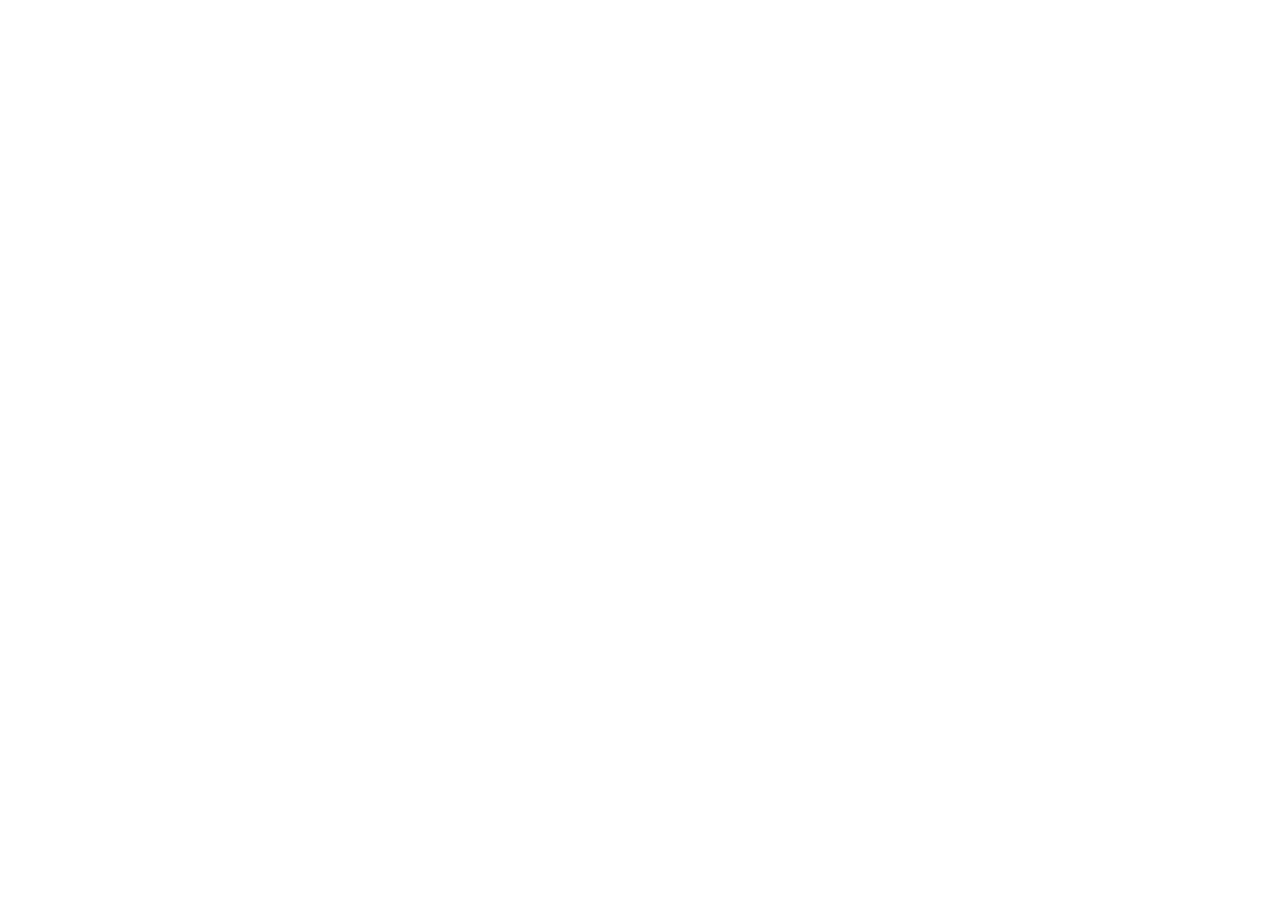
==== about.html @ 8c917352 "Init : création du dépôt, arborescence des fichiers et structure HTML de base" ====
<!DOCTYPE html>
<html lang="en">
<head>
    <meta charset="UTF-8">
    <meta name="viewport" content="width=device-width, initial-scale=1.0">
    <title>AfriTalent-A propos</title>
    <link rel="stylesheet" href="https://cdn.jsdelivr.net/npm/bootstrap@5.3.8/dist/css/bootstrap.min.css">
    <link rel="stylesheet" href="css/style.css">
</head>
<body>
    <script src="https://cdn.jsdelivr.net/npm/bootstrap@5.3.8/dist/js/bootstrap.bundle.min.js"></script>
    <script src="js/main.js"></script>
</body>
</html>
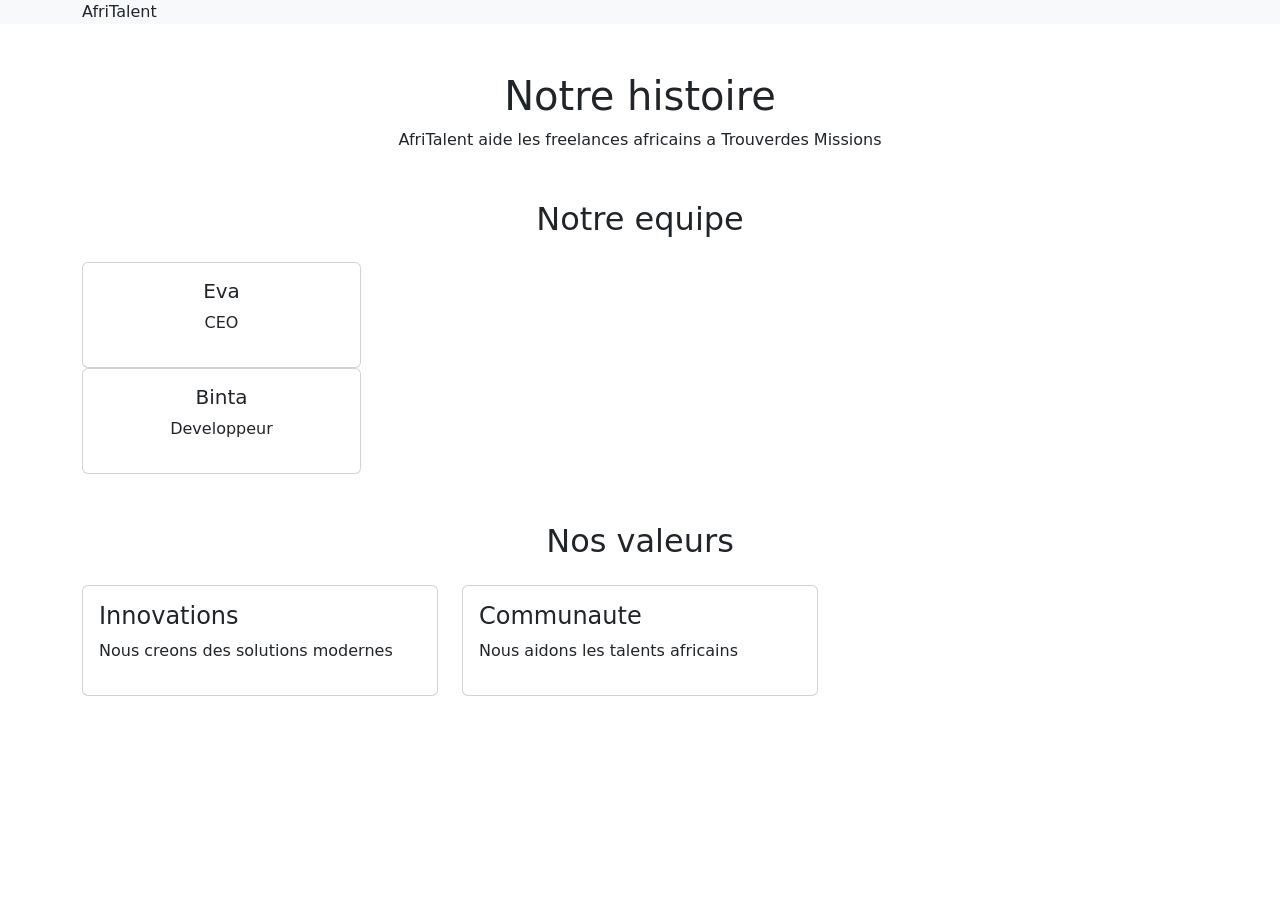
==== commit f6248dbb: "Commit2" ====
--- a/about.html
+++ b/about.html
@@ -10,5 +10,68 @@
 <body>
     <script src="https://cdn.jsdelivr.net/npm/bootstrap@5.3.8/dist/js/bootstrap.bundle.min.js"></script>
     <script src="js/main.js"></script>
+
+<nav class="navbar-expand-lg bg-light">
+    <div class="container">
+        <a class="navbar-brand" href="index.html">AfriTalent</a>
+    </div>
+</nav>
+<section class="container mt-5">
+    <h1 class="text-center">Notre histoire</h1>
+    <p class="text-center">
+       AfriTalent aide les freelances africains a Trouverdes Missions 
+    </p>
+</section>
+<section class="container mt-5">
+    <h2 class="text-center mb-4">Notre equipe</h2>
+    <div class="col-md-3">
+        <div class="card p-3 text-center">
+            <img src="image/developpeuse-web.jpeg" alt="">
+            <h5>Eva</h5>
+            <p>CEO</p>
+
+        </div>
+
+    </div>
+    <div class="col-md-3">
+        <div class="card p-3 text-center">
+            <img src="image/rentree_ivry_24-25-177.jpg" alt="">
+            <h5>Binta</h5>
+            <p>Developpeur</p>
+
+        </div>
+
+    </div>
+
+</section>
+<section class="container mt-5">
+    <h2 class="text-center">Nos valeurs </h2>
+
+    <div class="row mt-4">
+        <div class="col-md-4">
+            <div class="card p-3">
+                <h4>Innovations</h4>
+                <p>Nous creons des solutions modernes</p>
+
+            </div>
+
+
+        </div>
+        <div class="col-md-4">
+            <div class="card p-3">
+                <h4>Communaute</h4>
+                <p>Nous aidons les talents africains</p>
+
+            </div>
+
+
+        </div>
+
+    </div>
+
+</section>
+
+
 </body>
-</html>+</html>
+
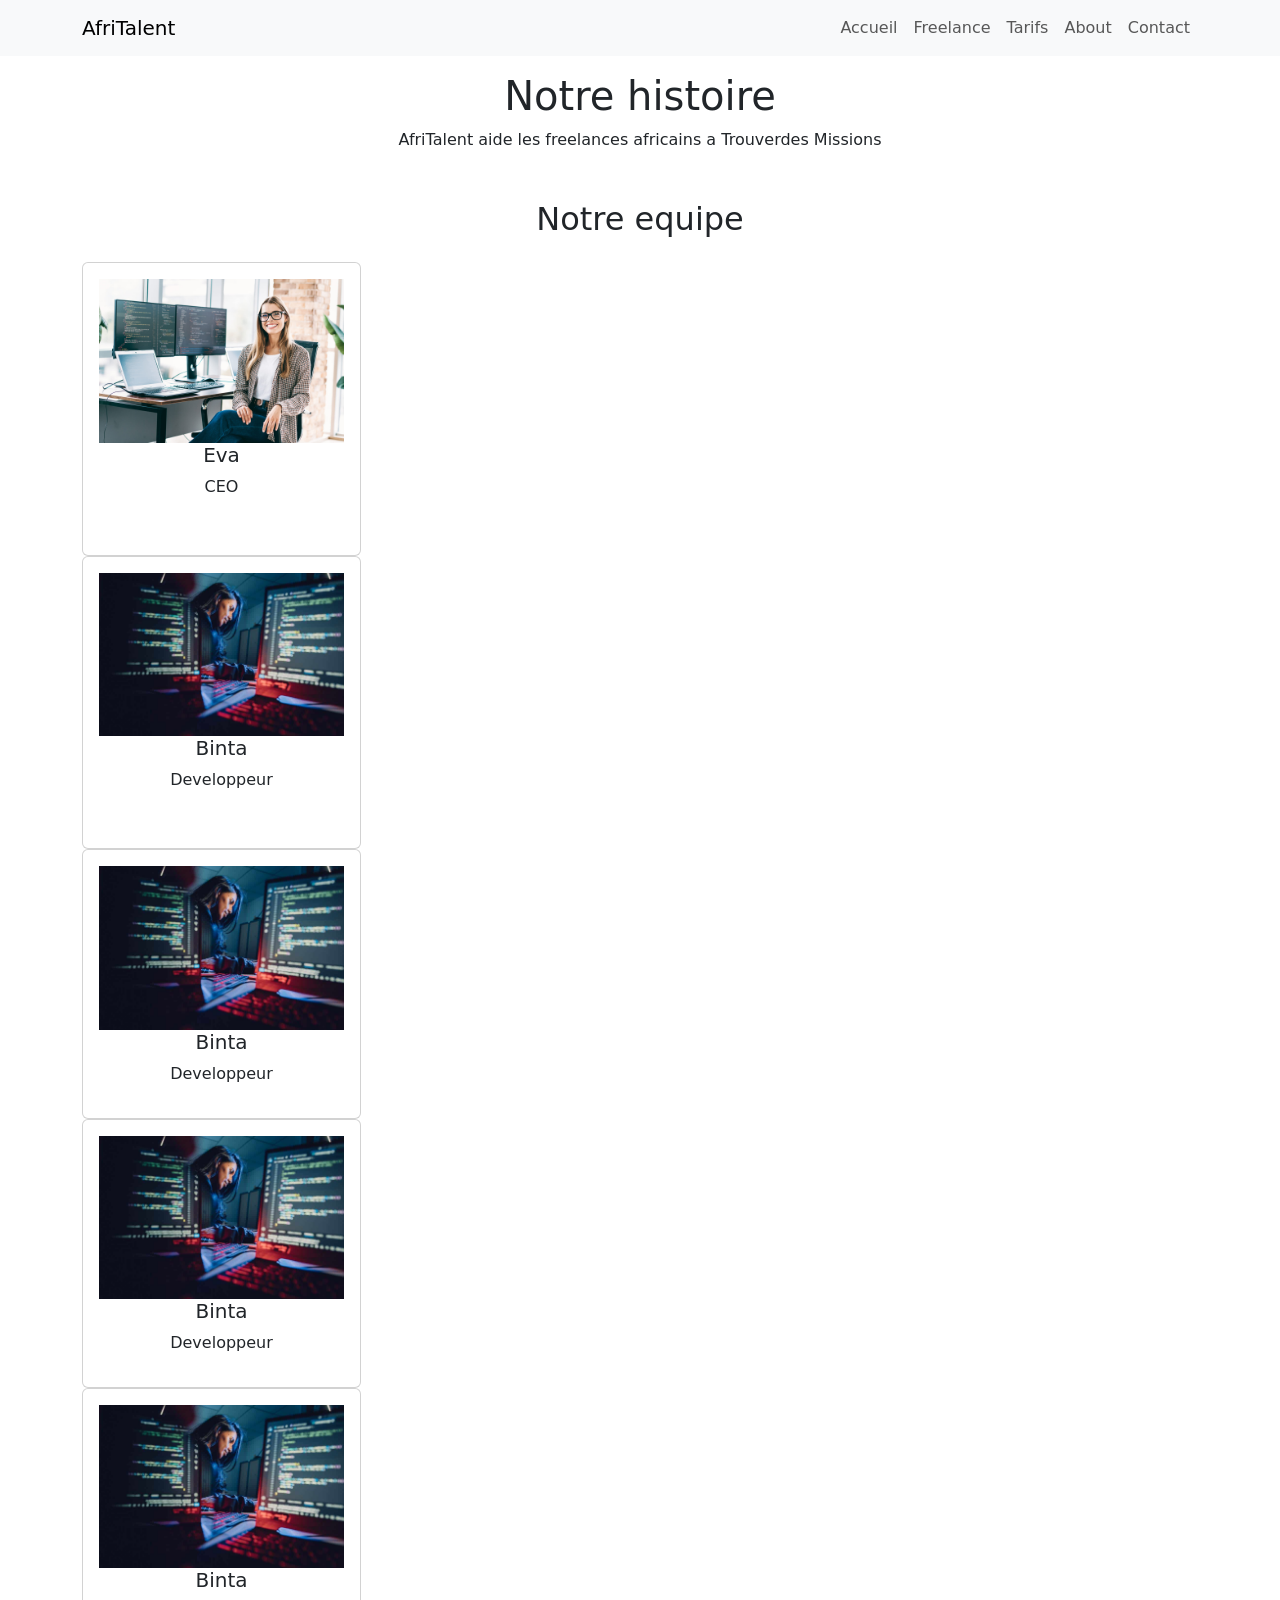
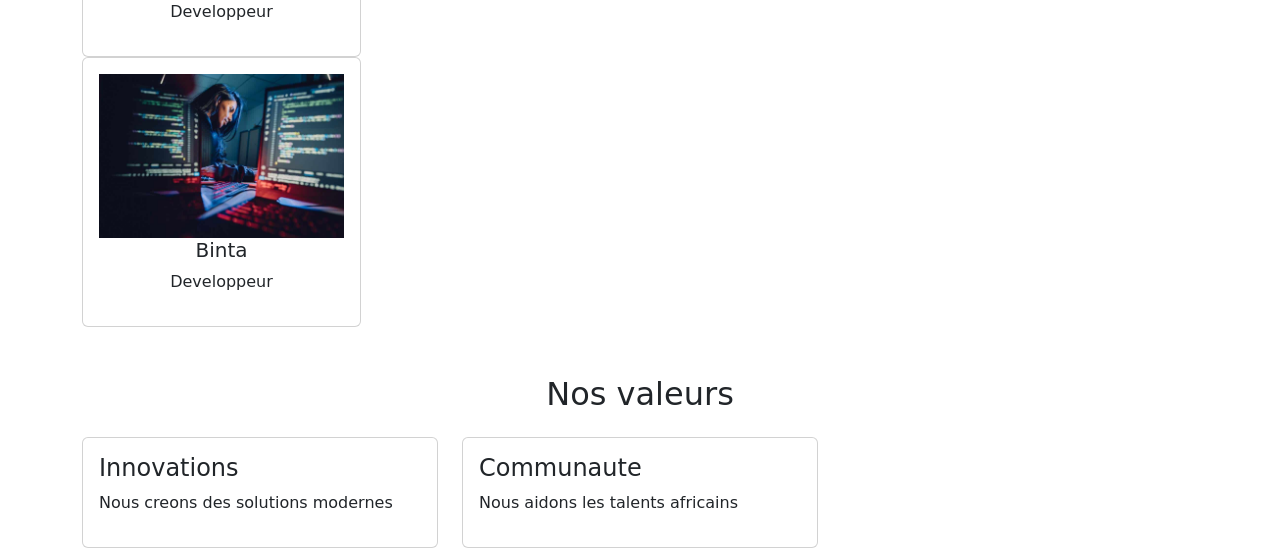
==== commit 30c5a564: "commit 2" ====
--- a/about.html
+++ b/about.html
@@ -10,6 +10,27 @@
 <body>
     <script src="https://cdn.jsdelivr.net/npm/bootstrap@5.3.8/dist/js/bootstrap.bundle.min.js"></script>
     <script src="js/main.js"></script>
+     <header>
+        <nav class="navbar navbar-expand-lg navbar-light bg-light fixed-top">
+        <div class="container">
+            <a class="navbar-brand" href="#">AfriTalent</a>
+
+            <button class="navbar-toggler" data-bs-toggle="collapse" data-bs-target="#menu">
+                
+            </button>
+
+            <div class="navbar-collapse" id="menu">
+                <ul class="navbar-nav ms-auto">
+                    <li class="nav-item"><a class="nav-link" href="index.html">Accueil</a></li>
+                    <li class="nav-item"><a class="nav-link" href="freelances.html">Freelance</a></li>
+                    <li class="nav-item"><a class="nav-link" href="tarifs.html">Tarifs</a></li>
+                    <li class="nav-item"><a class="nav-link" href="about.html">About</a></li>
+                    <li class="nav-item"><a class="nav-link" href="contact.html">Contact</a></li>
+                </ul>
+            </div>
+        </div>
+    </nav>
+</header>
 
 <nav class="navbar-expand-lg bg-light">
     <div class="container">
@@ -28,12 +49,48 @@
         <div class="card p-3 text-center">
             <img src="image/developpeuse-web.jpeg" alt="">
             <h5>Eva</h5>
-            <p>CEO</p>
+            <p>CEO</p><br>
 
         </div>
 
     </div>
     <div class="col-md-3">
+        <div class="card p-3 text-center">
+            <img src="image/rentree_ivry_24-25-177.jpg" alt="">
+            <h5>Binta</h5>
+            <p>Developpeur</p><br>
+
+        </div>
+
+    </div>
+     <div class="col-md-3">
+        <div class="card p-3 text-center">
+            <img src="image/rentree_ivry_24-25-177.jpg" alt="">
+            <h5>Binta</h5>
+            <p>Developpeur</p>
+
+        </div>
+
+    </div>
+     <div class="col-md-3">
+        <div class="card p-3 text-center">
+            <img src="image/rentree_ivry_24-25-177.jpg" alt="">
+            <h5>Binta</h5>
+            <p>Developpeur</p>
+
+        </div>
+
+    </div>
+     <div class="col-md-3">
+        <div class="card p-3 text-center">
+            <img src="image/rentree_ivry_24-25-177.jpg" alt="">
+            <h5>Binta</h5>
+            <p>Developpeur</p>
+
+        </div>
+
+    </div>
+     <div class="col-md-3">
         <div class="card p-3 text-center">
             <img src="image/rentree_ivry_24-25-177.jpg" alt="">
             <h5>Binta</h5>
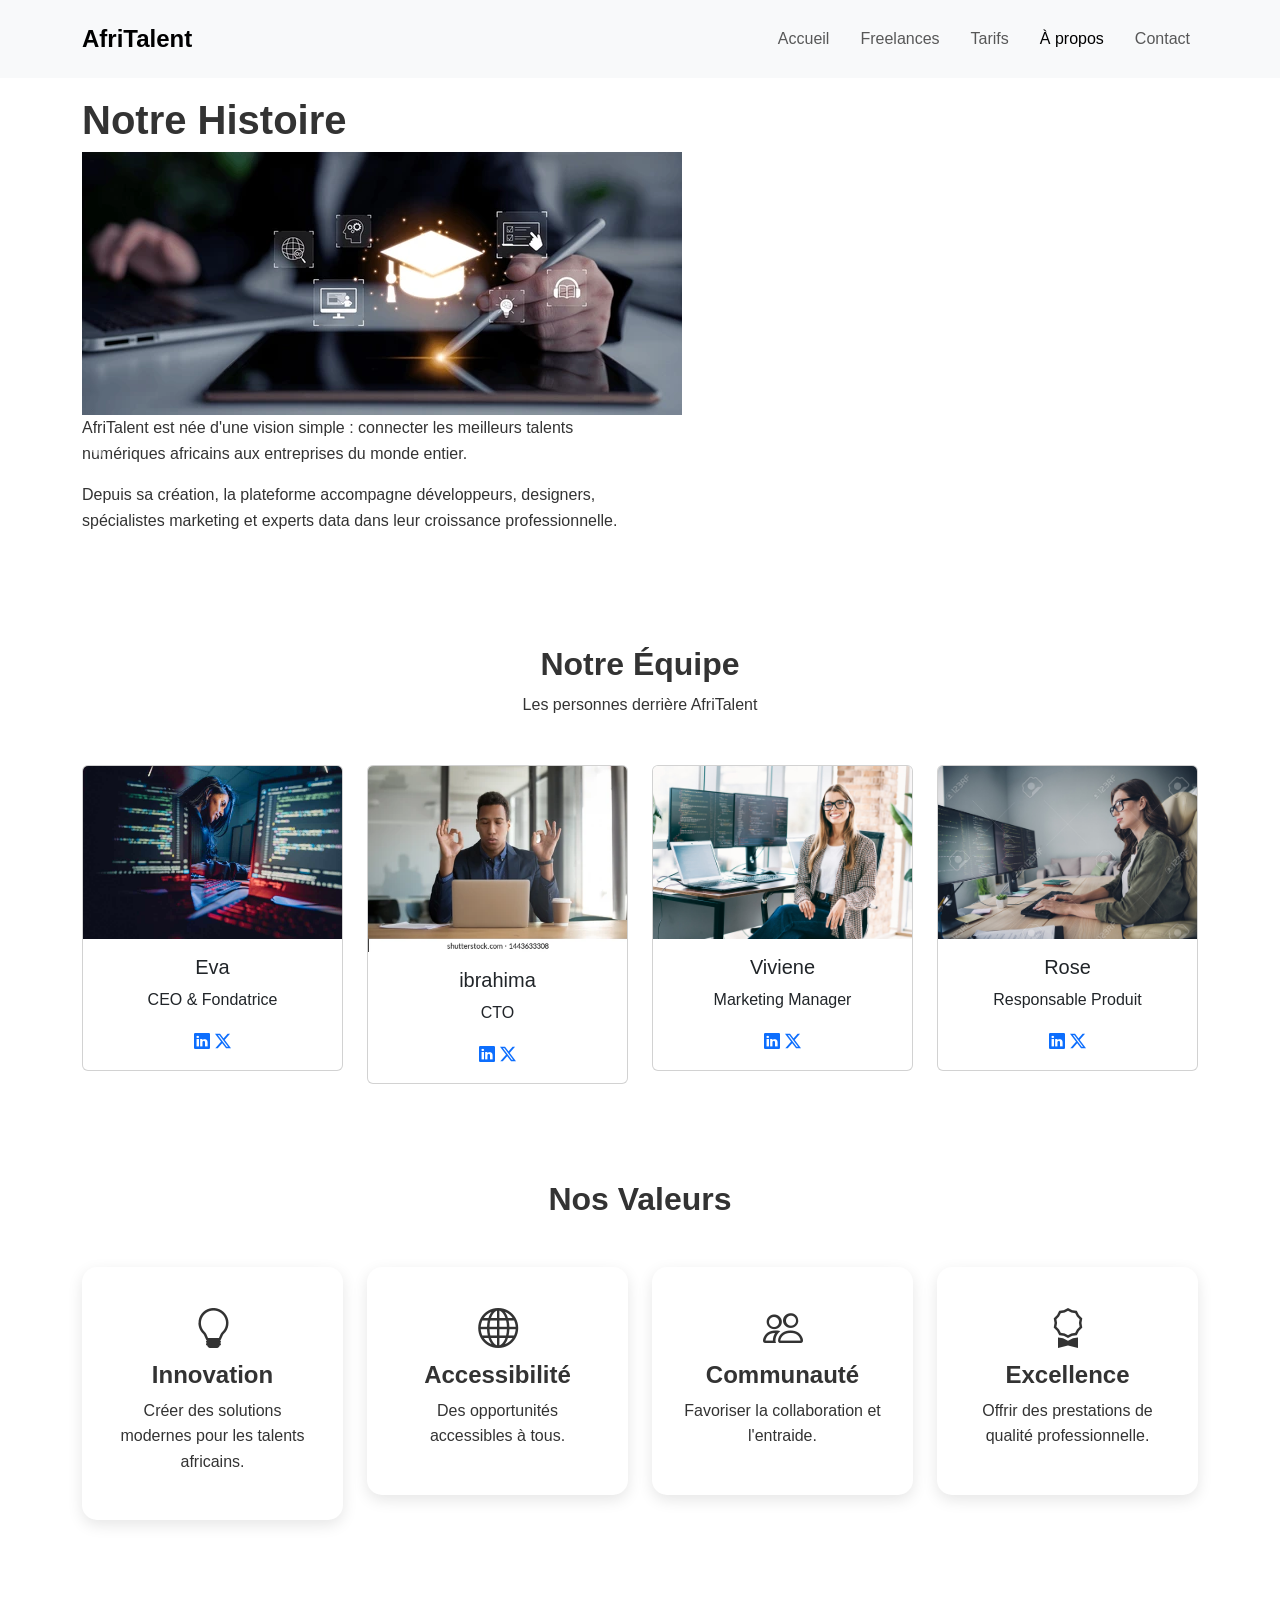
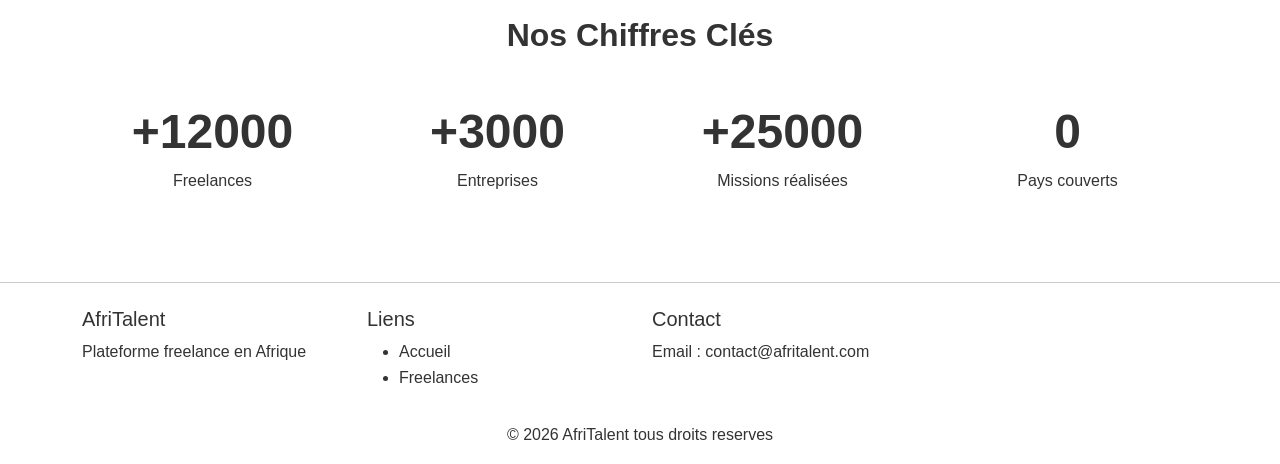
==== commit 7289f6b3: "commit 4" ====
--- a/about.html
+++ b/about.html
@@ -1,134 +1,252 @@
 <!DOCTYPE html>
-<html lang="en">
+<html lang="fr">
 <head>
     <meta charset="UTF-8">
     <meta name="viewport" content="width=device-width, initial-scale=1.0">
-    <title>AfriTalent-A propos</title>
-    <link rel="stylesheet" href="https://cdn.jsdelivr.net/npm/bootstrap@5.3.8/dist/css/bootstrap.min.css">
+    <title>À propos - AfriTalent</title>
+
+    <link href="https://cdn.jsdelivr.net/npm/bootstrap@5.3.3/dist/css/bootstrap.min.css" rel="stylesheet">
     <link rel="stylesheet" href="css/style.css">
+
+    <link rel="stylesheet"
+    href="https://cdn.jsdelivr.net/npm/bootstrap-icons@1.11.3/font/bootstrap-icons.min.css">
 </head>
 <body>
-    <script src="https://cdn.jsdelivr.net/npm/bootstrap@5.3.8/dist/js/bootstrap.bundle.min.js"></script>
-    <script src="js/main.js"></script>
-     <header>
-        <nav class="navbar navbar-expand-lg navbar-light bg-light fixed-top">
-        <div class="container">
-            <a class="navbar-brand" href="#">AfriTalent</a>
-
-            <button class="navbar-toggler" data-bs-toggle="collapse" data-bs-target="#menu">
-                
-            </button>
-
-            <div class="navbar-collapse" id="menu">
-                <ul class="navbar-nav ms-auto">
-                    <li class="nav-item"><a class="nav-link" href="index.html">Accueil</a></li>
-                    <li class="nav-item"><a class="nav-link" href="freelances.html">Freelance</a></li>
-                    <li class="nav-item"><a class="nav-link" href="tarifs.html">Tarifs</a></li>
-                    <li class="nav-item"><a class="nav-link" href="about.html">About</a></li>
-                    <li class="nav-item"><a class="nav-link" href="contact.html">Contact</a></li>
-                </ul>
-            </div>
-        </div>
-    </nav>
-</header>
-
-<nav class="navbar-expand-lg bg-light">
+
+<!-- NAVBAR -->
+<nav class="navbar navbar-expand-lg navbar-light bg-light fixed-top">
     <div class="container">
         <a class="navbar-brand" href="index.html">AfriTalent</a>
+
+        <button class="navbar-toggler" type="button"
+        data-bs-toggle="collapse"
+        data-bs-target="#menu">
+            <span class="navbar-toggler-icon"></span>
+        </button>
+
+        <div class="collapse navbar-collapse" id="menu">
+            <ul class="navbar-nav ms-auto">
+                <li class="nav-item"><a class="nav-link" href="index.html">Accueil</a></li>
+                <li class="nav-item"><a class="nav-link" href="freelances.html">Freelances</a></li>
+                <li class="nav-item"><a class="nav-link" href="tarifs.html">Tarifs</a></li>
+                <li class="nav-item"><a class="nav-link active" href="about.html">À propos</a></li>
+                <li class="nav-item"><a class="nav-link" href="contact.html">Contact</a></li>
+            </ul>
+        </div>
     </div>
 </nav>
-<section class="container mt-5">
-    <h1 class="text-center">Notre histoire</h1>
-    <p class="text-center">
-       AfriTalent aide les freelances africains a Trouverdes Missions 
-    </p>
-</section>
-<section class="container mt-5">
-    <h2 class="text-center mb-4">Notre equipe</h2>
-    <div class="col-md-3">
-        <div class="card p-3 text-center">
-            <img src="image/developpeuse-web.jpeg" alt="">
-            <h5>Eva</h5>
-            <p>CEO</p><br>
-
-        </div>
-
-    </div>
-    <div class="col-md-3">
-        <div class="card p-3 text-center">
-            <img src="image/rentree_ivry_24-25-177.jpg" alt="">
-            <h5>Binta</h5>
-            <p>Developpeur</p><br>
-
-        </div>
-
-    </div>
-     <div class="col-md-3">
-        <div class="card p-3 text-center">
-            <img src="image/rentree_ivry_24-25-177.jpg" alt="">
-            <h5>Binta</h5>
-            <p>Developpeur</p>
-
-        </div>
-
-    </div>
-     <div class="col-md-3">
-        <div class="card p-3 text-center">
-            <img src="image/rentree_ivry_24-25-177.jpg" alt="">
-            <h5>Binta</h5>
-            <p>Developpeur</p>
-
-        </div>
-
-    </div>
-     <div class="col-md-3">
-        <div class="card p-3 text-center">
-            <img src="image/rentree_ivry_24-25-177.jpg" alt="">
-            <h5>Binta</h5>
-            <p>Developpeur</p>
-
-        </div>
-
-    </div>
-     <div class="col-md-3">
-        <div class="card p-3 text-center">
-            <img src="image/rentree_ivry_24-25-177.jpg" alt="">
-            <h5>Binta</h5>
-            <p>Developpeur</p>
-
-        </div>
-
-    </div>
-
-</section>
-<section class="container mt-5">
-    <h2 class="text-center">Nos valeurs </h2>
-
-    <div class="row mt-4">
-        <div class="col-md-4">
-            <div class="card p-3">
-                <h4>Innovations</h4>
-                <p>Nous creons des solutions modernes</p>
-
-            </div>
-
-
-        </div>
-        <div class="col-md-4">
-            <div class="card p-3">
-                <h4>Communaute</h4>
-                <p>Nous aidons les talents africains</p>
-
-            </div>
-
-
-        </div>
-
-    </div>
-
-</section>
-
+
+<!-- NOTRE HISTOIRE -->
+<section class="container py-5 mt-5">
+    <div class="row align-items-center">
+
+        <div class="col-lg-6">
+            <h1>Notre Histoire</h1>
+             <img src=image/online-learning-system-combining-digital-600nw-2760024967.webp
+            <p>
+                AfriTalent est née d'une vision simple :
+                connecter les meilleurs talents numériques africains
+                aux entreprises du monde entier.
+            </p>
+
+            <p>
+                Depuis sa création, la plateforme accompagne
+                développeurs, designers, spécialistes marketing
+                et experts data dans leur croissance professionnelle.
+            </p>
+        </div>
+
+    </div>
+</section>
+
+<!-- EQUIPE -->
+<section class="container py-5">
+    <div class="text-center mb-5">
+        <h2>Notre Équipe</h2>
+        <p>Les personnes derrière AfriTalent</p>
+    </div>
+
+    <div class="row g-4">
+
+        <div class="col-md-6 col-lg-3">
+            <div class="card team-card">
+                <img src="image/rentree_ivry_24-25-177.jpg"
+                class="card-img-top"
+                alt="Membre équipe">
+
+                <div class="card-body text-center">
+                    <h5>Eva</h5>
+                    <p>CEO & Fondatrice</p>
+
+                    <a href="#"><i class="bi bi-linkedin"></i></a>
+                    <a href="#"><i class="bi bi-twitter-x"></i></a>
+                </div>
+            </div>
+        </div>
+
+        <div class="col-md-6 col-lg-3">
+            <div class="card team-card">
+                <img src=image/calm-mindful-black-business-man-260nw-1443633308.webp
+                class="card-img-top"
+                alt="Membre équipe">
+
+                <div class="card-body text-center">
+                    <h5>ibrahima</h5>
+                    <p>CTO</p>
+
+                    <a href="#"><i class="bi bi-linkedin"></i></a>
+                    <a href="#"><i class="bi bi-twitter-x"></i></a>
+                </div>
+            </div>
+        </div>
+
+        <div class="col-md-6 col-lg-3">
+            <div class="card team-card">
+                <img src="image/developpeuse-web.jpeg"
+                class="card-img-top"
+                alt="Membre équipe">
+
+                <div class="card-body text-center">
+                    <h5>Viviene</h5>
+                    <p>Marketing Manager</p>
+
+                    <a href="#"><i class="bi bi-linkedin"></i></a>
+                    <a href="#"><i class="bi bi-twitter-x"></i></a>
+                </div>
+            </div>
+        </div>
+
+        <div class="col-md-6 col-lg-3">
+            <div class="card team-card">
+                <img src=image/199082153-profile-side-photo-of-professional-computer-expert-intelligent-smart-lady-concentrated-upgrade-site.jpg
+                class="card-img-top"
+                alt="Membre équipe">
+
+                <div class="card-body text-center">
+                    <h5>Rose</h5>
+                    <p>Responsable Produit</p>
+
+                    <a href="#"><i class="bi bi-linkedin"></i></a>
+                    <a href="#"><i class="bi bi-twitter-x"></i></a>
+                </div>
+            </div>
+        </div>
+
+    </div>
+</section>
+
+<!-- NOS VALEURS -->
+<section class="container py-5">
+    <div class="text-center mb-5">
+        <h2>Nos Valeurs</h2>
+    </div>
+
+    <div class="row g-4">
+
+        <div class="col-md-6 col-lg-3">
+            <div class="value-card">
+                <i class="bi bi-lightbulb fs-1"></i>
+                <h4>Innovation</h4>
+                <p>Créer des solutions modernes pour les talents africains.</p>
+            </div>
+        </div>
+
+        <div class="col-md-6 col-lg-3">
+            <div class="value-card">
+                <i class="bi bi-globe fs-1"></i>
+                <h4>Accessibilité</h4>
+                <p>Des opportunités accessibles à tous.</p>
+            </div>
+        </div>
+
+        <div class="col-md-6 col-lg-3">
+            <div class="value-card">
+                <i class="bi bi-people fs-1"></i>
+                <h4>Communauté</h4>
+                <p>Favoriser la collaboration et l'entraide.</p>
+            </div>
+        </div>
+
+        <div class="col-md-6 col-lg-3">
+            <div class="value-card">
+                <i class="bi bi-award fs-1"></i>
+                <h4>Excellence</h4>
+                <p>Offrir des prestations de qualité professionnelle.</p>
+            </div>
+        </div>
+
+    </div>
+</section>
+
+<!-- CHIFFRES CLES -->
+<section class="container py-5">
+    <div class="text-center mb-5">
+        <h2>Nos Chiffres Clés</h2>
+    </div>
+
+    <div class="row text-center">
+
+        <div class="col-md-3">
+            <h2 class="counter" data-target="2500">+12000</h2>
+            <p>Freelances</p>
+        </div>
+
+        <div class="col-md-3">
+            <h2 class="counter" data-target="800">+3000</h2>
+            <p>Entreprises</p>
+        </div>
+
+        <div class="col-md-3">
+            <h2 class="counter" data-target="12000">+25000</h2>
+            <p>Missions réalisées</p>
+        </div>
+
+        <div class="col-md-3">
+            <h2 class="counter" data-target="20">0</h2>
+            <p>Pays couverts</p>
+        </div>
+
+    </div>
+</section>
+
+
+<hr class="opacity-25 my-4">
+    <div class="container">
+        <div class="row">
+            <div class="col-md-3">
+                <h5>AfriTalent</h5>
+                <p>Plateforme freelance en Afrique</p>
+            </div>
+
+            <div class="col-md-3">
+                <h5>Liens</h5>
+                <ul>
+                    <li>Accueil</li>
+                    <li>Freelances</li>
+                </ul>
+            </div>
+
+            <div class="col-md-3">
+                <h5>Contact</h5>
+                <p>Email : contact@afritalent.com</p>
+            </div>
+        </div>
+
+        <p class="text-center mt-3">© 2026 AfriTalent tous droits reserves</p>
+    </div>
+</footer> 
+
+        </div>
+
+        <button class="carousel-control-prev" data-bs-target="#carouselExample" data-bs-slide="prev">◀</button>
+        <button class="carousel-control-next" data-bs-target="#carouselExample" data-bs-slide="next">▶</button>
+    </div>
+</section>
+            </div>
+        </div>
+    </footer>
+
+<script src="https://cdn.jsdelivr.net/npm/bootstrap@5.3.3/dist/js/bootstrap.bundle.min.js"></script>
 
 </body>
 </html>
-
--- a/css/style.css
+++ b/css/style.css
@@ -0,0 +1,437 @@
+/* ==========================
+   VARIABLES
+========================== */
+
+:root {
+    --primary: #0d6efd;
+    --secondary: #6610f2;
+    --dark: #121212;
+    --light: #ffffff;
+    --gray: #f5f5f5;
+    --text: #333;
+
+    --radius: 15px;
+    --shadow: 0 5px 15px rgba(0,0,0,0.1);
+
+    --title-font: 'Poppins', sans-serif;
+    --body-font: 'Roboto', sans-serif;
+}
+
+/* ==========================
+   RESET
+========================== */
+
+*{
+    margin:0;
+    padding:0;
+    box-sizing:border-box;
+}
+
+body{
+    font-family:var(--body-font);
+    color:var(--text);
+    background:white;
+    line-height:1.6;
+}
+
+h1,h2,h3,h4{
+    font-family:var(--title-font);
+    font-weight:700;
+}
+
+section{
+    padding:80px 0;
+}
+
+/* ==========================
+   NAVBAR
+========================== */
+
+.navbar{
+    transition:0.4s;
+    padding:15px 0;
+}
+
+.navbar-scrolled{
+    background:white;
+    box-shadow:var(--shadow);
+}
+
+.navbar-brand{
+    font-weight:700;
+    font-size:1.5rem;
+}
+
+.nav-link{
+    margin-left:15px;
+    font-weight:500;
+}
+
+.nav-link:hover{
+    color:var(--primary)!important;
+}
+
+/* ==========================
+   HERO
+========================== */
+
+.hero{
+    min-height:100vh;
+    display:flex;
+    align-items:center;
+    background:linear-gradient(
+    rgba(0,0,0,.5),
+    rgba(0,0,0,.5)),
+    url('../images/hero.jpg');
+    background-size:cover;
+    background-position:center;
+    color:white;
+}
+
+.hero h1{
+    font-size:4rem;
+    margin-bottom:20px;
+}
+
+.hero p{
+    font-size:1.2rem;
+}
+
+.hero .btn{
+    margin-right:10px;
+}
+
+/* ==========================
+   BENTO GRID
+========================== */
+
+.bento-grid{
+    display:grid;
+    grid-template-columns:repeat(3,1fr);
+    gap:20px;
+}
+
+.bento-card{
+    background:white;
+    padding:30px;
+    border-radius:var(--radius);
+    box-shadow:var(--shadow);
+}
+
+.bento-card:nth-child(1){
+    grid-column:span 2;
+}
+
+.bento-card:hover{
+    transform:translateY(-5px);
+    transition:.3s;
+}
+
+/* ==========================
+   CATEGORIES
+========================== */
+
+.category-card{
+    background:white;
+    border-radius:var(--radius);
+    text-align:center;
+    padding:25px;
+    box-shadow:var(--shadow);
+    transition:.3s;
+}
+
+.category-card:hover{
+    transform:translateY(-10px);
+}
+
+.category-card i{
+    font-size:3rem;
+    color:var(--primary);
+    margin-bottom:15px;
+}
+
+/* ==========================
+   COMPTEURS
+========================== */
+
+.stats{
+    background:var(--primary);
+    color:white;
+}
+
+.counter{
+    font-size:3rem;
+    font-weight:bold;
+}
+
+/* ==========================
+   FREELANCES
+========================== */
+
+.freelance-card{
+    border:none;
+    border-radius:var(--radius);
+    overflow:hidden;
+    box-shadow:var(--shadow);
+    transition:.3s;
+    text-align: center;
+}
+
+.freelance-card:hover{
+    transform:translateY(-10px);
+}
+
+.freelance-card img{
+    height:400px;
+    width: 200;
+    object-fit:cover;
+}
+
+.rating{
+    color:gold;
+}
+
+/* ==========================
+   FILTRES
+========================== */
+
+.filter-btn{
+    margin:5px;
+}
+
+/* ==========================
+   TARIFS
+========================== */
+
+.pricing-card{
+    padding:40px;
+    border-radius:var(--radius);
+    box-shadow:var(--shadow);
+    text-align:center;
+    background:white;
+}
+
+.pricing-card ul{
+    list-style:none;
+    padding:0;
+}
+
+.pricing-card li{
+    margin:10px 0;
+}
+
+.popular{
+    border:3px solid var(--primary);
+    transform:scale(1.05);
+}
+
+.badge-popular{
+    background:var(--primary);
+    color:white;
+    padding:8px 15px;
+    border-radius:20px;
+}
+
+/* ==========================
+   FAQ
+========================== */
+
+.accordion-button:not(.collapsed){
+    background:var(--primary);
+    color:white;
+}
+
+/* ==========================
+   ABOUT
+========================== */
+
+.about-card{
+    text-align:center;
+    padding: 20px;
+    /* border:none;
+    border-radius:var(--radius);
+    overflow:hidden;
+    box-shadow:var(--shadow); */
+}
+
+.about-card img{
+    display: block;
+    margin: 0 auto;
+    width: 250px;
+    height: auto;
+    border-radius: 10px;
+    /* height:250px;
+    object-fit:cover; */
+}
+
+.value-card{
+    text-align:center;
+    padding:30px;
+    background:white;
+    border-radius:var(--radius);
+    box-shadow:var(--shadow);
+}
+
+/* ==========================
+   CONTACT
+========================== */
+
+.contact-form{
+    background:white;
+    padding:40px;
+    border-radius:var(--radius);
+    box-shadow:var(--shadow);
+}
+
+.error{
+    color:red;
+    font-size:.9rem;
+}
+
+.success{
+    color:green;
+    font-weight:bold;
+}
+
+.form-control:focus{
+    border-color:var(--primary);
+    box-shadow:none;
+}
+
+/* ==========================
+   CTA
+========================== */
+
+.cta{
+    background:var(--secondary);
+    color:white;
+    text-align:center;
+    padding:80px 20px;
+}
+
+.cta h2{
+    margin-bottom:20px;
+}
+
+/* ==========================
+   FOOTER
+========================== */
+
+footer{
+    background:#111;
+    color:white;
+    padding:60px 0 20px;
+}
+
+footer a{
+    color:white;
+    text-decoration:none;
+}
+
+footer a:hover{
+    color:var(--primary);
+}
+
+.social-icons i{
+    font-size:1.4rem;
+    margin-right:10px;
+}
+
+/* ==========================
+   DARK MODE
+========================== */
+
+.dark-mode{
+    background:#121212;
+    color:white;
+}
+
+.dark-mode .card,
+.dark-mode .pricing-card,
+.dark-mode .category-card,
+.dark-mode .contact-form,
+.dark-mode .value-card{
+    background:#1e1e1e;
+    color:white;
+}
+
+/* ==========================
+   ANIMATION FADE IN
+========================== */
+
+.fade-in{
+    opacity:0;
+    transform:translateY(30px);
+    transition:1s;
+}
+
+.fade-in.show{
+    opacity:1;
+    transform:translateY(0);
+}
+
+/* ==========================
+   BOUTON RETOUR HAUT
+========================== */
+
+#topBtn{
+    position:fixed;
+    bottom:20px;
+    right:20px;
+    border:none;
+    background:var(--primary);
+    color:white;
+    width:50px;
+    height:50px;
+    border-radius:50%;
+    display:none;
+    cursor:pointer;
+}
+
+/* ==========================
+   RESPONSIVE
+========================== */
+
+@media(max-width:992px){
+
+    .hero h1{
+        font-size:3rem;
+    }
+
+    .bento-grid{
+        grid-template-columns:1fr 1fr;
+    }
+
+}
+
+@media(max-width:768px){
+
+    .hero{
+        text-align:center;
+    }
+
+    .hero h1{
+        font-size:2.5rem;
+    }
+
+    .bento-grid{
+        grid-template-columns:1fr;
+    }
+
+    .popular{
+        transform:none;
+    }
+
+}
+
+@media(max-width:576px){
+
+    .hero h1{
+        font-size:2rem;
+    }
+
+    .counter{
+        font-size:2rem;
+    }
+
+}
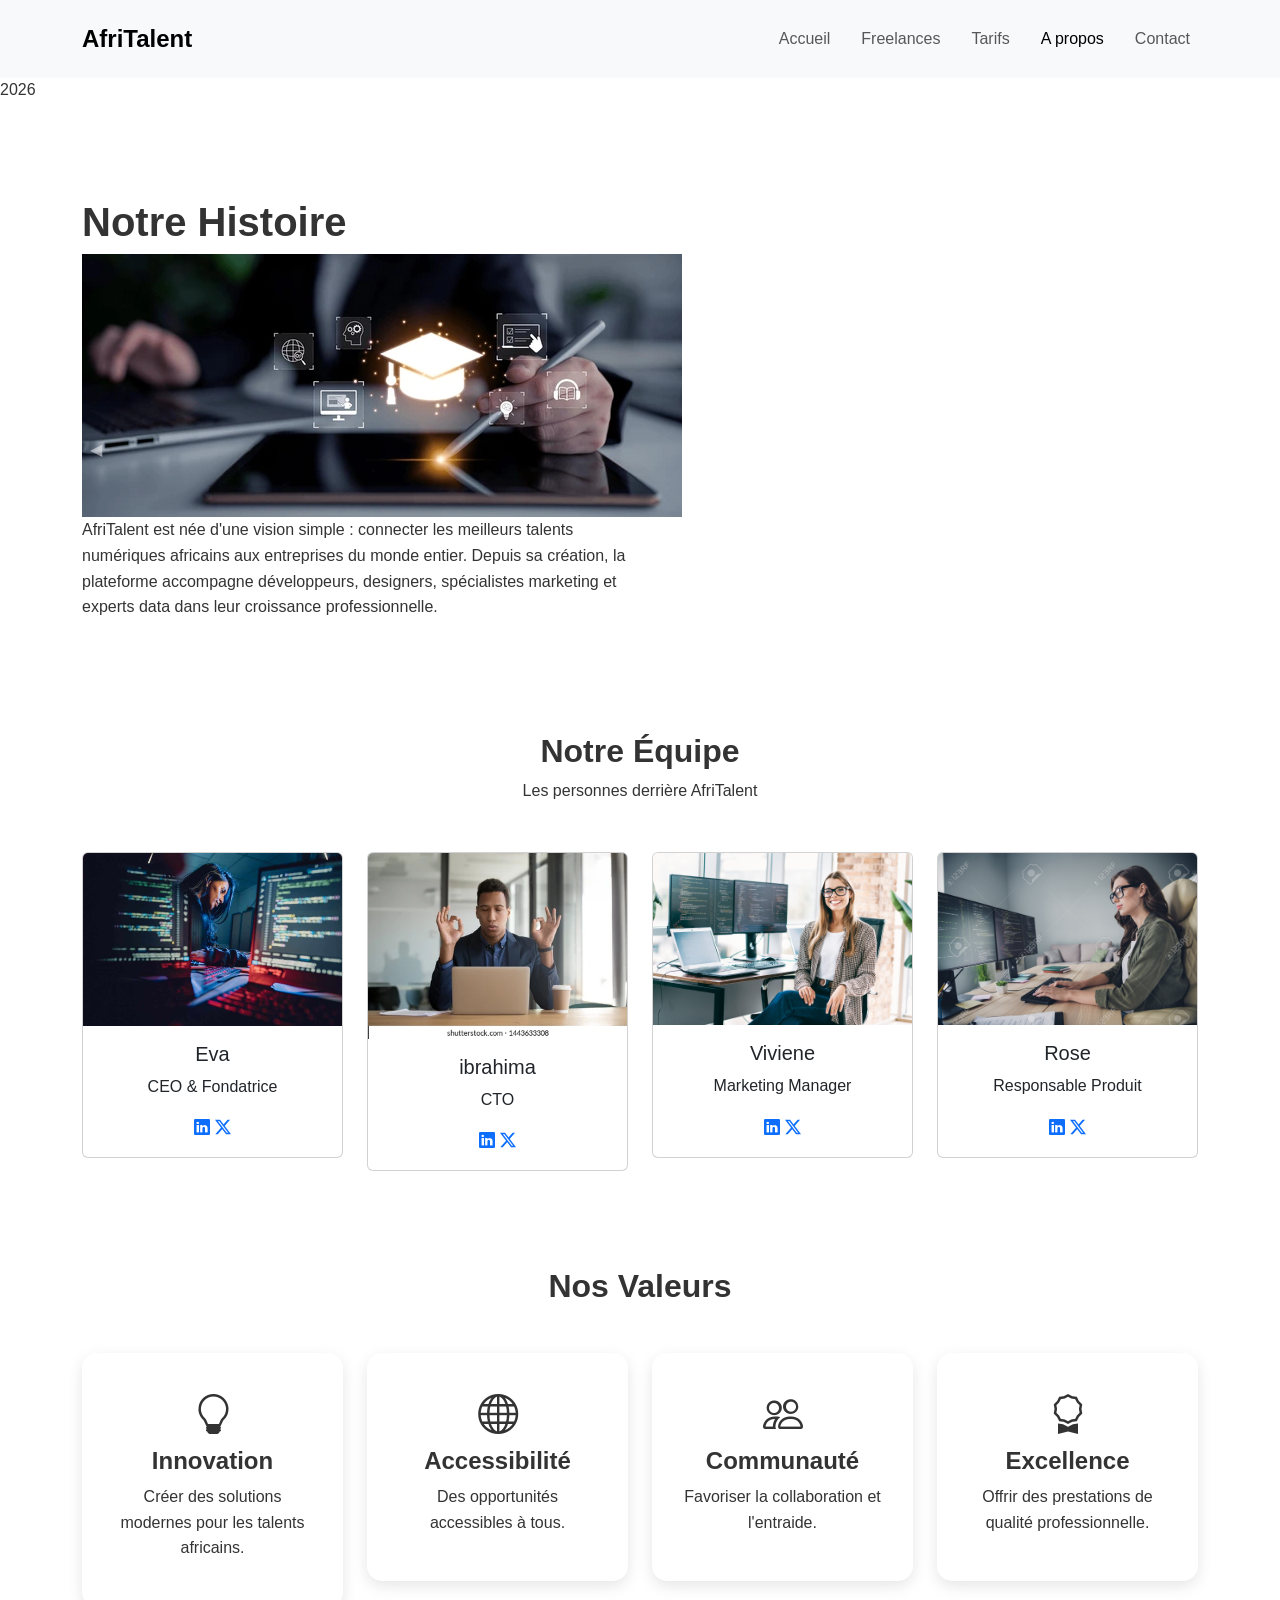
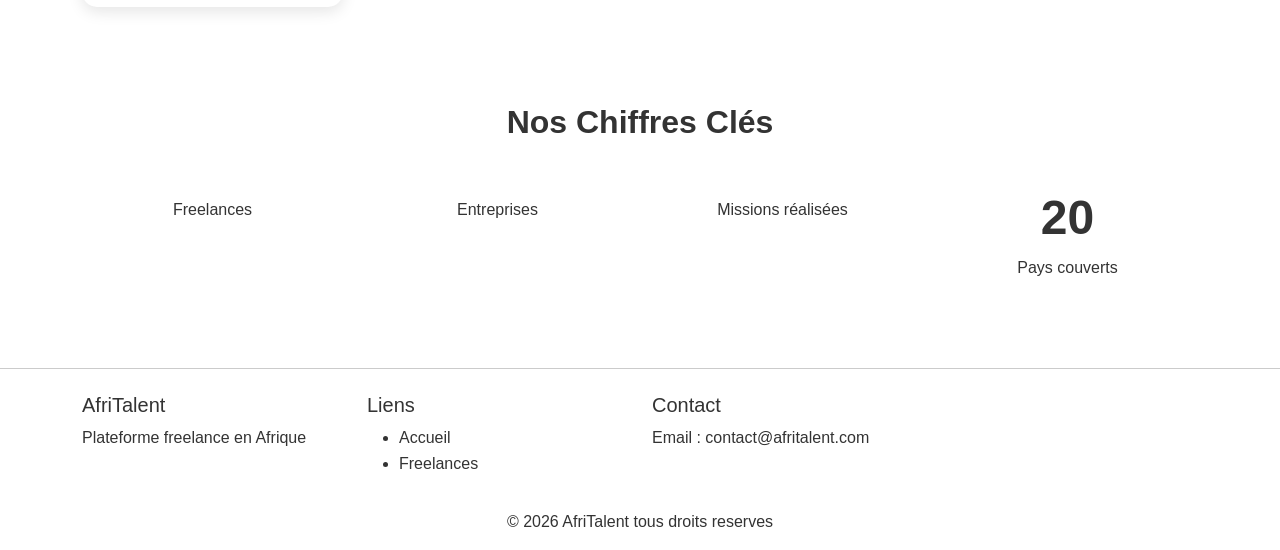
==== commit 67cb2deb: "commit 6" ====
--- a/about.html
+++ b/about.html
@@ -29,12 +29,22 @@
                 <li class="nav-item"><a class="nav-link" href="index.html">Accueil</a></li>
                 <li class="nav-item"><a class="nav-link" href="freelances.html">Freelances</a></li>
                 <li class="nav-item"><a class="nav-link" href="tarifs.html">Tarifs</a></li>
-                <li class="nav-item"><a class="nav-link active" href="about.html">À propos</a></li>
+                <li class="nav-item"><a class="nav-link active" href="about.html">A propos</a></li>
                 <li class="nav-item"><a class="nav-link" href="contact.html">Contact</a></li>
             </ul>
         </div>
     </div>
 </nav>
+<button id="darkModeToggle">🌙</button>
+
+<button id="topBtn">↑</button>
+
+<span class="counter" data-target="2500">0</span>
+
+<form id="contactForm">
+</form>
+
+<span id="year"></span>
 
 <!-- NOTRE HISTOIRE -->
 <section class="container py-5 mt-5">
@@ -42,14 +52,11 @@
 
         <div class="col-lg-6">
             <h1>Notre Histoire</h1>
-             <img src=image/online-learning-system-combining-digital-600nw-2760024967.webp
-            <p>
-                AfriTalent est née d'une vision simple :
+             <img src=image/online-learning-system-combining-digital-600nw-2760024967.webp>
+             
+                 AfriTalent est née d'une vision simple :
                 connecter les meilleurs talents numériques africains
                 aux entreprises du monde entier.
-            </p>
-
-            <p>
                 Depuis sa création, la plateforme accompagne
                 développeurs, designers, spécialistes marketing
                 et experts data dans leur croissance professionnelle.
@@ -187,22 +194,22 @@
     <div class="row text-center">
 
         <div class="col-md-3">
-            <h2 class="counter" data-target="2500">+12000</h2>
+            <h2 class="counter" data-target="2500"></h2>
             <p>Freelances</p>
         </div>
 
         <div class="col-md-3">
-            <h2 class="counter" data-target="800">+3000</h2>
+            <h2 class="counter" data-target="800"></h2>
             <p>Entreprises</p>
         </div>
 
         <div class="col-md-3">
-            <h2 class="counter" data-target="12000">+25000</h2>
+            <h2 class="counter" data-target="12000"></h2>
             <p>Missions réalisées</p>
         </div>
 
         <div class="col-md-3">
-            <h2 class="counter" data-target="20">0</h2>
+            <h2 class="counter" data-target="20">20</h2>
             <p>Pays couverts</p>
         </div>
 
@@ -245,7 +252,7 @@
             </div>
         </div>
     </footer>
-
+    <script src="js/main.js"></script>
 <script src="https://cdn.jsdelivr.net/npm/bootstrap@5.3.3/dist/js/bootstrap.bundle.min.js"></script>
 
 </body>
--- a/css/style.css
+++ b/css/style.css
@@ -388,10 +388,7 @@
     cursor:pointer;
 }
 
-/* ==========================
-   RESPONSIVE
-========================== */
-
+   
 @media(max-width:992px){
 
     .hero h1{
@@ -434,4 +431,5 @@
         font-size:2rem;
     }
 
+
 }
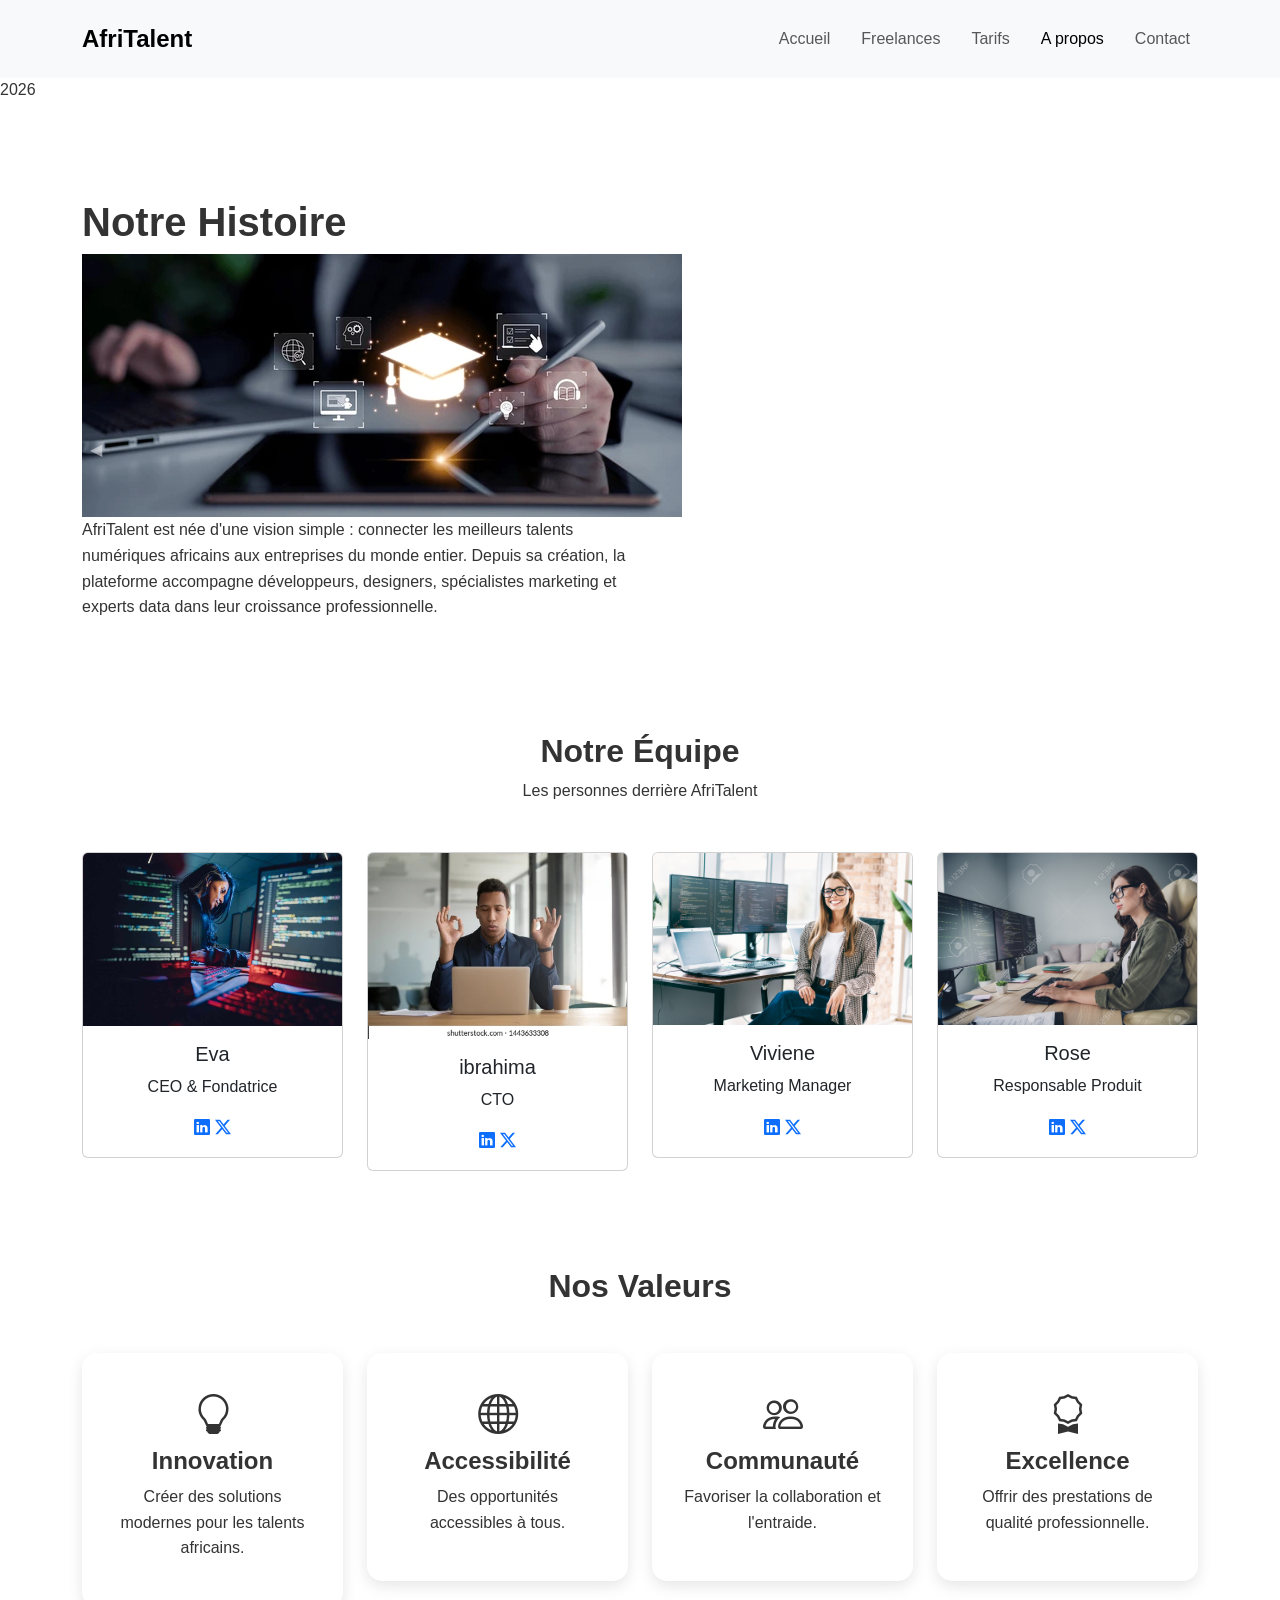
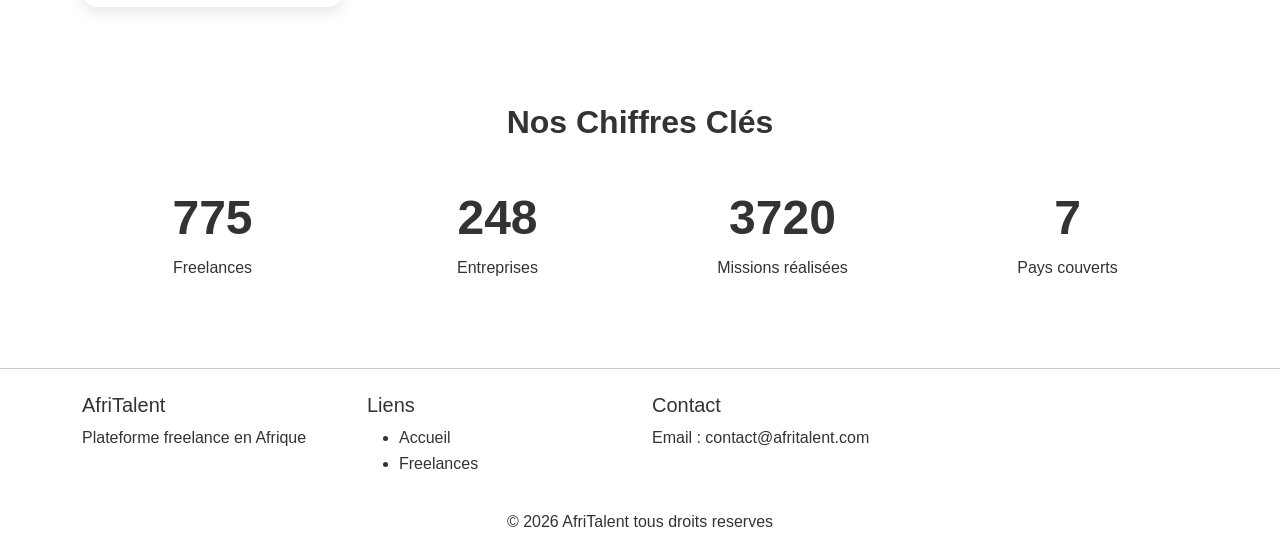
==== commit f60c045a: "commit 9" ====
--- a/about.html
+++ b/about.html
@@ -1,5 +1,6 @@
 <!DOCTYPE html>
 <html lang="fr">
+
 <head>
     <meta charset="UTF-8">
     <meta name="viewport" content="width=device-width, initial-scale=1.0">
@@ -8,216 +9,208 @@
     <link href="https://cdn.jsdelivr.net/npm/bootstrap@5.3.3/dist/css/bootstrap.min.css" rel="stylesheet">
     <link rel="stylesheet" href="css/style.css">
 
-    <link rel="stylesheet"
-    href="https://cdn.jsdelivr.net/npm/bootstrap-icons@1.11.3/font/bootstrap-icons.min.css">
+    <link rel="stylesheet" href="https://cdn.jsdelivr.net/npm/bootstrap-icons@1.11.3/font/bootstrap-icons.min.css">
 </head>
+
 <body>
 
-<!-- NAVBAR -->
-<nav class="navbar navbar-expand-lg navbar-light bg-light fixed-top">
-    <div class="container">
-        <a class="navbar-brand" href="index.html">AfriTalent</a>
-
-        <button class="navbar-toggler" type="button"
-        data-bs-toggle="collapse"
-        data-bs-target="#menu">
-            <span class="navbar-toggler-icon"></span>
-        </button>
-
-        <div class="collapse navbar-collapse" id="menu">
-            <ul class="navbar-nav ms-auto">
-                <li class="nav-item"><a class="nav-link" href="index.html">Accueil</a></li>
-                <li class="nav-item"><a class="nav-link" href="freelances.html">Freelances</a></li>
-                <li class="nav-item"><a class="nav-link" href="tarifs.html">Tarifs</a></li>
-                <li class="nav-item"><a class="nav-link active" href="about.html">A propos</a></li>
-                <li class="nav-item"><a class="nav-link" href="contact.html">Contact</a></li>
-            </ul>
-        </div>
-    </div>
-</nav>
-<button id="darkModeToggle">🌙</button>
-
-<button id="topBtn">↑</button>
-
-<span class="counter" data-target="2500">0</span>
-
-<form id="contactForm">
-</form>
-
-<span id="year"></span>
-
-<!-- NOTRE HISTOIRE -->
-<section class="container py-5 mt-5">
-    <div class="row align-items-center">
-
-        <div class="col-lg-6">
-            <h1>Notre Histoire</h1>
-             <img src=image/online-learning-system-combining-digital-600nw-2760024967.webp>
-             
-                 AfriTalent est née d'une vision simple :
+    <!-- NAVBAR -->
+    <nav class="navbar navbar-expand-lg navbar-light bg-light fixed-top">
+        <div class="container">
+            <a class="navbar-brand" href="index.html">AfriTalent</a>
+
+            <button class="navbar-toggler" type="button" data-bs-toggle="collapse" data-bs-target="#menu">
+                <span class="navbar-toggler-icon"></span>
+            </button>
+
+            <div class="collapse navbar-collapse" id="menu">
+                <ul class="navbar-nav ms-auto">
+                    <li class="nav-item"><a class="nav-link" href="index.html">Accueil</a></li>
+                    <li class="nav-item"><a class="nav-link" href="freelances.html">Freelances</a></li>
+                    <li class="nav-item"><a class="nav-link" href="tarifs.html">Tarifs</a></li>
+                    <li class="nav-item"><a class="nav-link active" href="about.html">A propos</a></li>
+                    <li class="nav-item"><a class="nav-link" href="contact.html">Contact</a></li>
+                </ul>
+            </div>
+        </div>
+    </nav>
+    <button id="darkModeToggle">🌙</button>
+
+    <button id="topBtn">↑</button>
+
+    <span class="counter" data-target="2500">0</span>
+
+    <form id="contactForm">
+    </form>
+
+    <span id="year"></span>
+
+    <!-- NOTRE HISTOIRE -->
+    <section class="container py-5 mt-5">
+        <div class="row align-items-center">
+
+            <div class="col-lg-6">
+                <h1>Notre Histoire</h1>
+                <img src=image/online-learning-system-combining-digital-600nw-2760024967.webp>
+
+                AfriTalent est née d'une vision simple :
                 connecter les meilleurs talents numériques africains
                 aux entreprises du monde entier.
                 Depuis sa création, la plateforme accompagne
                 développeurs, designers, spécialistes marketing
                 et experts data dans leur croissance professionnelle.
-            </p>
-        </div>
-
-    </div>
-</section>
-
-<!-- EQUIPE -->
-<section class="container py-5">
-    <div class="text-center mb-5">
-        <h2>Notre Équipe</h2>
-        <p>Les personnes derrière AfriTalent</p>
-    </div>
-
-    <div class="row g-4">
-
-        <div class="col-md-6 col-lg-3">
-            <div class="card team-card">
-                <img src="image/rentree_ivry_24-25-177.jpg"
-                class="card-img-top"
-                alt="Membre équipe">
-
-                <div class="card-body text-center">
-                    <h5>Eva</h5>
-                    <p>CEO & Fondatrice</p>
-
-                    <a href="#"><i class="bi bi-linkedin"></i></a>
-                    <a href="#"><i class="bi bi-twitter-x"></i></a>
-                </div>
-            </div>
-        </div>
-
-        <div class="col-md-6 col-lg-3">
-            <div class="card team-card">
-                <img src=image/calm-mindful-black-business-man-260nw-1443633308.webp
-                class="card-img-top"
-                alt="Membre équipe">
-
-                <div class="card-body text-center">
-                    <h5>ibrahima</h5>
-                    <p>CTO</p>
-
-                    <a href="#"><i class="bi bi-linkedin"></i></a>
-                    <a href="#"><i class="bi bi-twitter-x"></i></a>
-                </div>
-            </div>
-        </div>
-
-        <div class="col-md-6 col-lg-3">
-            <div class="card team-card">
-                <img src="image/developpeuse-web.jpeg"
-                class="card-img-top"
-                alt="Membre équipe">
-
-                <div class="card-body text-center">
-                    <h5>Viviene</h5>
-                    <p>Marketing Manager</p>
-
-                    <a href="#"><i class="bi bi-linkedin"></i></a>
-                    <a href="#"><i class="bi bi-twitter-x"></i></a>
-                </div>
-            </div>
-        </div>
-
-        <div class="col-md-6 col-lg-3">
-            <div class="card team-card">
-                <img src=image/199082153-profile-side-photo-of-professional-computer-expert-intelligent-smart-lady-concentrated-upgrade-site.jpg
-                class="card-img-top"
-                alt="Membre équipe">
-
-                <div class="card-body text-center">
-                    <h5>Rose</h5>
-                    <p>Responsable Produit</p>
-
-                    <a href="#"><i class="bi bi-linkedin"></i></a>
-                    <a href="#"><i class="bi bi-twitter-x"></i></a>
-                </div>
-            </div>
-        </div>
-
-    </div>
-</section>
-
-<!-- NOS VALEURS -->
-<section class="container py-5">
-    <div class="text-center mb-5">
-        <h2>Nos Valeurs</h2>
-    </div>
-
-    <div class="row g-4">
-
-        <div class="col-md-6 col-lg-3">
-            <div class="value-card">
-                <i class="bi bi-lightbulb fs-1"></i>
-                <h4>Innovation</h4>
-                <p>Créer des solutions modernes pour les talents africains.</p>
-            </div>
-        </div>
-
-        <div class="col-md-6 col-lg-3">
-            <div class="value-card">
-                <i class="bi bi-globe fs-1"></i>
-                <h4>Accessibilité</h4>
-                <p>Des opportunités accessibles à tous.</p>
-            </div>
-        </div>
-
-        <div class="col-md-6 col-lg-3">
-            <div class="value-card">
-                <i class="bi bi-people fs-1"></i>
-                <h4>Communauté</h4>
-                <p>Favoriser la collaboration et l'entraide.</p>
-            </div>
-        </div>
-
-        <div class="col-md-6 col-lg-3">
-            <div class="value-card">
-                <i class="bi bi-award fs-1"></i>
-                <h4>Excellence</h4>
-                <p>Offrir des prestations de qualité professionnelle.</p>
-            </div>
-        </div>
-
-    </div>
-</section>
-
-<!-- CHIFFRES CLES -->
-<section class="container py-5">
-    <div class="text-center mb-5">
-        <h2>Nos Chiffres Clés</h2>
-    </div>
-
-    <div class="row text-center">
-
-        <div class="col-md-3">
-            <h2 class="counter" data-target="2500"></h2>
-            <p>Freelances</p>
-        </div>
-
-        <div class="col-md-3">
-            <h2 class="counter" data-target="800"></h2>
-            <p>Entreprises</p>
-        </div>
-
-        <div class="col-md-3">
-            <h2 class="counter" data-target="12000"></h2>
-            <p>Missions réalisées</p>
-        </div>
-
-        <div class="col-md-3">
-            <h2 class="counter" data-target="20">20</h2>
-            <p>Pays couverts</p>
-        </div>
-
-    </div>
-</section>
-
-
-<hr class="opacity-25 my-4">
+                </p>
+            </div>
+
+        </div>
+    </section>
+
+    <!-- EQUIPE -->
+    <section class="container py-5">
+        <div class="text-center mb-5">
+            <h2>Notre Équipe</h2>
+            <p>Les personnes derrière AfriTalent</p>
+        </div>
+
+        <div class="row g-4">
+
+            <div class="col-md-6 col-lg-3">
+                <div class="card team-card">
+                    <img src="image/rentree_ivry_24-25-177.jpg" class="card-img-top" alt="Membre équipe">
+
+                    <div class="card-body text-center">
+                        <h5>Eva</h5>
+                        <p>CEO & Fondatrice</p>
+
+                        <a href="#"><i class="bi bi-linkedin"></i></a>
+                        <a href="#"><i class="bi bi-twitter-x"></i></a>
+                    </div>
+                </div>
+            </div>
+
+            <div class="col-md-6 col-lg-3">
+                <div class="card team-card">
+                    <img src=image/calm-mindful-black-business-man-260nw-1443633308.webp class="card-img-top"
+                        alt="Membre équipe">
+
+                    <div class="card-body text-center">
+                        <h5>ibrahima</h5>
+                        <p>CTO</p>
+
+                        <a href="#"><i class="bi bi-linkedin"></i></a>
+                        <a href="#"><i class="bi bi-twitter-x"></i></a>
+                    </div>
+                </div>
+            </div>
+
+            <div class="col-md-6 col-lg-3">
+                <div class="card team-card">
+                    <img src="image/developpeuse-web.jpeg" class="card-img-top" alt="Membre équipe">
+
+                    <div class="card-body text-center">
+                        <h5>Viviene</h5>
+                        <p>Marketing Manager</p>
+
+                        <a href="#"><i class="bi bi-linkedin"></i></a>
+                        <a href="#"><i class="bi bi-twitter-x"></i></a>
+                    </div>
+                </div>
+            </div>
+
+            <div class="col-md-6 col-lg-3">
+                <div class="card team-card">
+                    <img src=image/199082153-profile-side-photo-of-professional-computer-expert-intelligent-smart-lady-concentrated-upgrade-site.jpg
+                        class="card-img-top" alt="Membre équipe">
+
+                    <div class="card-body text-center">
+                        <h5>Rose</h5>
+                        <p>Responsable Produit</p>
+
+                        <a href="#"><i class="bi bi-linkedin"></i></a>
+                        <a href="#"><i class="bi bi-twitter-x"></i></a>
+                    </div>
+                </div>
+            </div>
+
+        </div>
+    </section>
+
+    <!-- NOS VALEURS -->
+    <section class="container py-5">
+        <div class="text-center mb-5">
+            <h2>Nos Valeurs</h2>
+        </div>
+
+        <div class="row g-4">
+
+            <div class="col-md-6 col-lg-3">
+                <div class="value-card">
+                    <i class="bi bi-lightbulb fs-1"></i>
+                    <h4>Innovation</h4>
+                    <p>Créer des solutions modernes pour les talents africains.</p>
+                </div>
+            </div>
+
+            <div class="col-md-6 col-lg-3">
+                <div class="value-card">
+                    <i class="bi bi-globe fs-1"></i>
+                    <h4>Accessibilité</h4>
+                    <p>Des opportunités accessibles à tous.</p>
+                </div>
+            </div>
+
+            <div class="col-md-6 col-lg-3">
+                <div class="value-card">
+                    <i class="bi bi-people fs-1"></i>
+                    <h4>Communauté</h4>
+                    <p>Favoriser la collaboration et l'entraide.</p>
+                </div>
+            </div>
+
+            <div class="col-md-6 col-lg-3">
+                <div class="value-card">
+                    <i class="bi bi-award fs-1"></i>
+                    <h4>Excellence</h4>
+                    <p>Offrir des prestations de qualité professionnelle.</p>
+                </div>
+            </div>
+
+        </div>
+    </section>
+
+    <!-- CHIFFRES CLES -->
+    <section class="container py-5">
+        <div class="text-center mb-5">
+            <h2>Nos Chiffres Clés</h2>
+        </div>
+
+        <div class="row text-center">
+
+            <div class="col-md-3">
+                <h2 class="counter" data-target="2500"></h2>
+                <p>Freelances</p>
+            </div>
+
+            <div class="col-md-3">
+                <h2 class="counter" data-target="800"></h2>
+                <p>Entreprises</p>
+            </div>
+
+            <div class="col-md-3">
+                <h2 class="counter" data-target="12000"></h2>
+                <p>Missions réalisées</p>
+            </div>
+
+            <div class="col-md-3">
+                <h2 class="counter" data-target="20">20</h2>
+                <p>Pays couverts</p>
+            </div>
+
+        </div>
+    </section>
+
+
+    <hr class="opacity-25 my-4">
     <div class="container">
         <div class="row">
             <div class="col-md-3">
@@ -241,19 +234,20 @@
 
         <p class="text-center mt-3">© 2026 AfriTalent tous droits reserves</p>
     </div>
-</footer> 
-
-        </div>
-
-        <button class="carousel-control-prev" data-bs-target="#carouselExample" data-bs-slide="prev">◀</button>
-        <button class="carousel-control-next" data-bs-target="#carouselExample" data-bs-slide="next">▶</button>
-    </div>
-</section>
-            </div>
-        </div>
+    </footer>
+
+    </div>
+
+    <button class="carousel-control-prev" data-bs-target="#carouselExample" data-bs-slide="prev">◀</button>
+    <button class="carousel-control-next" data-bs-target="#carouselExample" data-bs-slide="next">▶</button>
+    </div>
+    </section>
+    </div>
+    </div>
     </footer>
     <script src="js/main.js"></script>
-<script src="https://cdn.jsdelivr.net/npm/bootstrap@5.3.3/dist/js/bootstrap.bundle.min.js"></script>
+    <script src="https://cdn.jsdelivr.net/npm/bootstrap@5.3.3/dist/js/bootstrap.bundle.min.js"></script>
 
 </body>
-</html>
+
+</html>
--- a/css/style.css
+++ b/css/style.css
@@ -11,7 +11,7 @@
     --text: #333;
 
     --radius: 15px;
-    --shadow: 0 5px 15px rgba(0,0,0,0.1);
+    --shadow: 0 5px 15px rgba(0, 0, 0, 0.1);
 
     --title-font: 'Poppins', sans-serif;
     --body-font: 'Roboto', sans-serif;
@@ -21,232 +21,234 @@
    RESET
 ========================== */
 
-*{
-    margin:0;
-    padding:0;
-    box-sizing:border-box;
-}
-
-body{
-    font-family:var(--body-font);
-    color:var(--text);
-    background:white;
-    line-height:1.6;
-}
-
-h1,h2,h3,h4{
-    font-family:var(--title-font);
-    font-weight:700;
-}
-
-section{
-    padding:80px 0;
+* {
+    margin: 0;
+    padding: 0;
+    box-sizing: border-box;
+}
+
+body {
+    font-family: var(--body-font);
+    color: var(--text);
+    background: white;
+    line-height: 1.6;
+}
+
+h1,
+h2,
+h3,
+h4 {
+    font-family: var(--title-font);
+    font-weight: 700;
+}
+
+section {
+    padding: 80px 0;
 }
 
 /* ==========================
    NAVBAR
 ========================== */
 
-.navbar{
-    transition:0.4s;
-    padding:15px 0;
-}
-
-.navbar-scrolled{
-    background:white;
-    box-shadow:var(--shadow);
-}
-
-.navbar-brand{
-    font-weight:700;
-    font-size:1.5rem;
-}
-
-.nav-link{
-    margin-left:15px;
-    font-weight:500;
-}
-
-.nav-link:hover{
-    color:var(--primary)!important;
+.navbar {
+    transition: 0.4s;
+    padding: 15px 0;
+}
+
+.navbar-scrolled {
+    background: white;
+    box-shadow: var(--shadow);
+}
+
+.navbar-brand {
+    font-weight: 700;
+    font-size: 1.5rem;
+}
+
+.nav-link {
+    margin-left: 15px;
+    font-weight: 500;
+}
+
+.nav-link:hover {
+    color: var(--primary) !important;
 }
 
 /* ==========================
    HERO
 ========================== */
 
-.hero{
-    min-height:100vh;
-    display:flex;
-    align-items:center;
-    background:linear-gradient(
-    rgba(0,0,0,.5),
-    rgba(0,0,0,.5)),
-    url('../images/hero.jpg');
-    background-size:cover;
-    background-position:center;
-    color:white;
-}
-
-.hero h1{
-    font-size:4rem;
-    margin-bottom:20px;
-}
-
-.hero p{
-    font-size:1.2rem;
-}
-
-.hero .btn{
-    margin-right:10px;
+.hero {
+    min-height: 100vh;
+    display: flex;
+    align-items: center;
+    background: linear-gradient(rgba(0, 0, 0, .5),
+            rgba(0, 0, 0, .5)),
+        url('../images/hero.jpg');
+    background-size: cover;
+    background-position: center;
+    color: white;
+}
+
+.hero h1 {
+    font-size: 4rem;
+    margin-bottom: 20px;
+}
+
+.hero p {
+    font-size: 1.2rem;
+}
+
+.hero .btn {
+    margin-right: 10px;
 }
 
 /* ==========================
    BENTO GRID
 ========================== */
 
-.bento-grid{
-    display:grid;
-    grid-template-columns:repeat(3,1fr);
-    gap:20px;
-}
-
-.bento-card{
-    background:white;
-    padding:30px;
-    border-radius:var(--radius);
-    box-shadow:var(--shadow);
-}
-
-.bento-card:nth-child(1){
-    grid-column:span 2;
-}
-
-.bento-card:hover{
-    transform:translateY(-5px);
-    transition:.3s;
+.bento-grid {
+    display: grid;
+    grid-template-columns: repeat(3, 1fr);
+    gap: 20px;
+}
+
+.bento-card {
+    background: white;
+    padding: 30px;
+    border-radius: var(--radius);
+    box-shadow: var(--shadow);
+}
+
+.bento-card:nth-child(1) {
+    grid-column: span 2;
+}
+
+.bento-card:hover {
+    transform: translateY(-5px);
+    transition: .3s;
 }
 
 /* ==========================
    CATEGORIES
 ========================== */
 
-.category-card{
-    background:white;
-    border-radius:var(--radius);
-    text-align:center;
-    padding:25px;
-    box-shadow:var(--shadow);
-    transition:.3s;
-}
-
-.category-card:hover{
-    transform:translateY(-10px);
-}
-
-.category-card i{
-    font-size:3rem;
-    color:var(--primary);
-    margin-bottom:15px;
+.category-card {
+    background: white;
+    border-radius: var(--radius);
+    text-align: center;
+    padding: 25px;
+    box-shadow: var(--shadow);
+    transition: .3s;
+}
+
+.category-card:hover {
+    transform: translateY(-10px);
+}
+
+.category-card i {
+    font-size: 3rem;
+    color: var(--primary);
+    margin-bottom: 15px;
 }
 
 /* ==========================
    COMPTEURS
 ========================== */
 
-.stats{
-    background:var(--primary);
-    color:white;
-}
-
-.counter{
-    font-size:3rem;
-    font-weight:bold;
+.stats {
+    background: var(--primary);
+    color: white;
+}
+
+.counter {
+    font-size: 3rem;
+    font-weight: bold;
 }
 
 /* ==========================
    FREELANCES
 ========================== */
 
-.freelance-card{
-    border:none;
-    border-radius:var(--radius);
-    overflow:hidden;
-    box-shadow:var(--shadow);
-    transition:.3s;
-    text-align: center;
-}
-
-.freelance-card:hover{
-    transform:translateY(-10px);
-}
-
-.freelance-card img{
-    height:400px;
+.freelance-card {
+    border: none;
+    border-radius: var(--radius);
+    overflow: hidden;
+    box-shadow: var(--shadow);
+    transition: .3s;
+    text-align: center;
+}
+
+.freelance-card:hover {
+    transform: translateY(3px);
+}
+
+.freelance-card img {
+    height: 400px;
     width: 200;
-    object-fit:cover;
-}
-
-.rating{
-    color:gold;
+    object-fit: cover;
+}
+
+.rating {
+    color: gold;
 }
 
 /* ==========================
    FILTRES
 ========================== */
 
-.filter-btn{
-    margin:5px;
+.filter-btn {
+    margin: 5px;
 }
 
 /* ==========================
    TARIFS
 ========================== */
 
-.pricing-card{
-    padding:40px;
-    border-radius:var(--radius);
-    box-shadow:var(--shadow);
-    text-align:center;
-    background:white;
-}
-
-.pricing-card ul{
-    list-style:none;
-    padding:0;
-}
-
-.pricing-card li{
-    margin:10px 0;
-}
-
-.popular{
-    border:3px solid var(--primary);
-    transform:scale(1.05);
-}
-
-.badge-popular{
-    background:var(--primary);
-    color:white;
-    padding:8px 15px;
-    border-radius:20px;
+.pricing-card {
+    padding: 40px;
+    border-radius: var(--radius);
+    box-shadow: var(--shadow);
+    text-align: center;
+    background: white;
+}
+
+.pricing-card ul {
+    list-style: none;
+    padding: 0;
+}
+
+.pricing-card li {
+    margin: 10px 0;
+}
+
+.popular {
+    border: 3px solid var(--primary);
+    transform: scale(1.05);
+}
+
+.badge-popular {
+    background: var(--primary);
+    color: white;
+    padding: 8px 15px;
+    border-radius: 20px;
 }
 
 /* ==========================
    FAQ
 ========================== */
 
-.accordion-button:not(.collapsed){
-    background:var(--primary);
-    color:white;
+.accordion-button:not(.collapsed) {
+    background: var(--primary);
+    color: white;
 }
 
 /* ==========================
    ABOUT
 ========================== */
 
-.about-card{
-    text-align:center;
+.about-card {
+    text-align: center;
     padding: 20px;
     /* border:none;
     border-radius:var(--radius);
@@ -254,7 +256,7 @@
     box-shadow:var(--shadow); */
 }
 
-.about-card img{
+.about-card img {
     display: block;
     margin: 0 auto;
     width: 250px;
@@ -264,171 +266,171 @@
     object-fit:cover; */
 }
 
-.value-card{
-    text-align:center;
-    padding:30px;
-    background:white;
-    border-radius:var(--radius);
-    box-shadow:var(--shadow);
+.value-card {
+    text-align: center;
+    padding: 30px;
+    background: white;
+    border-radius: var(--radius);
+    box-shadow: var(--shadow);
 }
 
 /* ==========================
    CONTACT
 ========================== */
 
-.contact-form{
-    background:white;
-    padding:40px;
-    border-radius:var(--radius);
-    box-shadow:var(--shadow);
-}
-
-.error{
-    color:red;
-    font-size:.9rem;
-}
-
-.success{
-    color:green;
-    font-weight:bold;
-}
-
-.form-control:focus{
-    border-color:var(--primary);
-    box-shadow:none;
+.contact-form {
+    background: white;
+    padding: 40px;
+    border-radius: var(--radius);
+    box-shadow: var(--shadow);
+}
+
+.error {
+    color: red;
+    font-size: .9rem;
+}
+
+.success {
+    color: green;
+    font-weight: bold;
+}
+
+.form-control:focus {
+    border-color: var(--primary);
+    box-shadow: none;
 }
 
 /* ==========================
    CTA
 ========================== */
 
-.cta{
-    background:var(--secondary);
-    color:white;
-    text-align:center;
-    padding:80px 20px;
-}
-
-.cta h2{
-    margin-bottom:20px;
+.cta {
+    background: var(--secondary);
+    color: white;
+    text-align: center;
+    padding: 80px 20px;
+}
+
+.cta h2 {
+    margin-bottom: 20px;
 }
 
 /* ==========================
    FOOTER
 ========================== */
 
-footer{
-    background:#111;
-    color:white;
-    padding:60px 0 20px;
-}
-
-footer a{
-    color:white;
-    text-decoration:none;
-}
-
-footer a:hover{
-    color:var(--primary);
-}
-
-.social-icons i{
-    font-size:1.4rem;
-    margin-right:10px;
+footer {
+    background: #111;
+    color: white;
+    padding: 60px 0 20px;
+}
+
+footer a {
+    color: white;
+    text-decoration: none;
+}
+
+footer a:hover {
+    color: var(--primary);
+}
+
+.social-icons i {
+    font-size: 1.4rem;
+    margin-right: 10px;
 }
 
 /* ==========================
    DARK MODE
 ========================== */
 
-.dark-mode{
-    background:#121212;
-    color:white;
+.dark-mode {
+    background: #121212;
+    color: white;
 }
 
 .dark-mode .card,
 .dark-mode .pricing-card,
 .dark-mode .category-card,
 .dark-mode .contact-form,
-.dark-mode .value-card{
-    background:#1e1e1e;
-    color:white;
+.dark-mode .value-card {
+    background: #1e1e1e;
+    color: white;
 }
 
 /* ==========================
    ANIMATION FADE IN
 ========================== */
 
-.fade-in{
-    opacity:0;
-    transform:translateY(30px);
-    transition:1s;
-}
-
-.fade-in.show{
-    opacity:1;
-    transform:translateY(0);
+.fade-in {
+    opacity: 0;
+    transform: translateY(30px);
+    transition: 1s;
+}
+
+.fade-in.show {
+    opacity: 1;
+    transform: translateY(0);
 }
 
 /* ==========================
    BOUTON RETOUR HAUT
 ========================== */
 
-#topBtn{
-    position:fixed;
-    bottom:20px;
-    right:20px;
-    border:none;
-    background:var(--primary);
-    color:white;
-    width:50px;
-    height:50px;
-    border-radius:50%;
-    display:none;
-    cursor:pointer;
-}
-
-   
-@media(max-width:992px){
-
-    .hero h1{
-        font-size:3rem;
-    }
-
-    .bento-grid{
-        grid-template-columns:1fr 1fr;
-    }
-
-}
-
-@media(max-width:768px){
-
-    .hero{
-        text-align:center;
-    }
-
-    .hero h1{
-        font-size:2.5rem;
-    }
-
-    .bento-grid{
-        grid-template-columns:1fr;
-    }
-
-    .popular{
-        transform:none;
-    }
-
-}
-
-@media(max-width:576px){
-
-    .hero h1{
-        font-size:2rem;
-    }
-
-    .counter{
-        font-size:2rem;
+#topBtn {
+    position: fixed;
+    bottom: 20px;
+    right: 20px;
+    border: none;
+    background: var(--primary);
+    color: white;
+    width: 50px;
+    height: 50px;
+    border-radius: 50%;
+    display: none;
+    cursor: pointer;
+}
+
+
+@media(max-width:992px) {
+
+    .hero h1 {
+        font-size: 3rem;
+    }
+
+    .bento-grid {
+        grid-template-columns: 1fr 1fr;
+    }
+
+}
+
+@media(max-width:768px) {
+
+    .hero {
+        text-align: center;
+    }
+
+    .hero h1 {
+        font-size: 2.5rem;
+    }
+
+    .bento-grid {
+        grid-template-columns: 1fr;
+    }
+
+    .popular {
+        transform: none;
+    }
+
+}
+
+@media(max-width:576px) {
+
+    .hero h1 {
+        font-size: 2rem;
+    }
+
+    .counter {
+        font-size: 2rem;
     }
 
 
